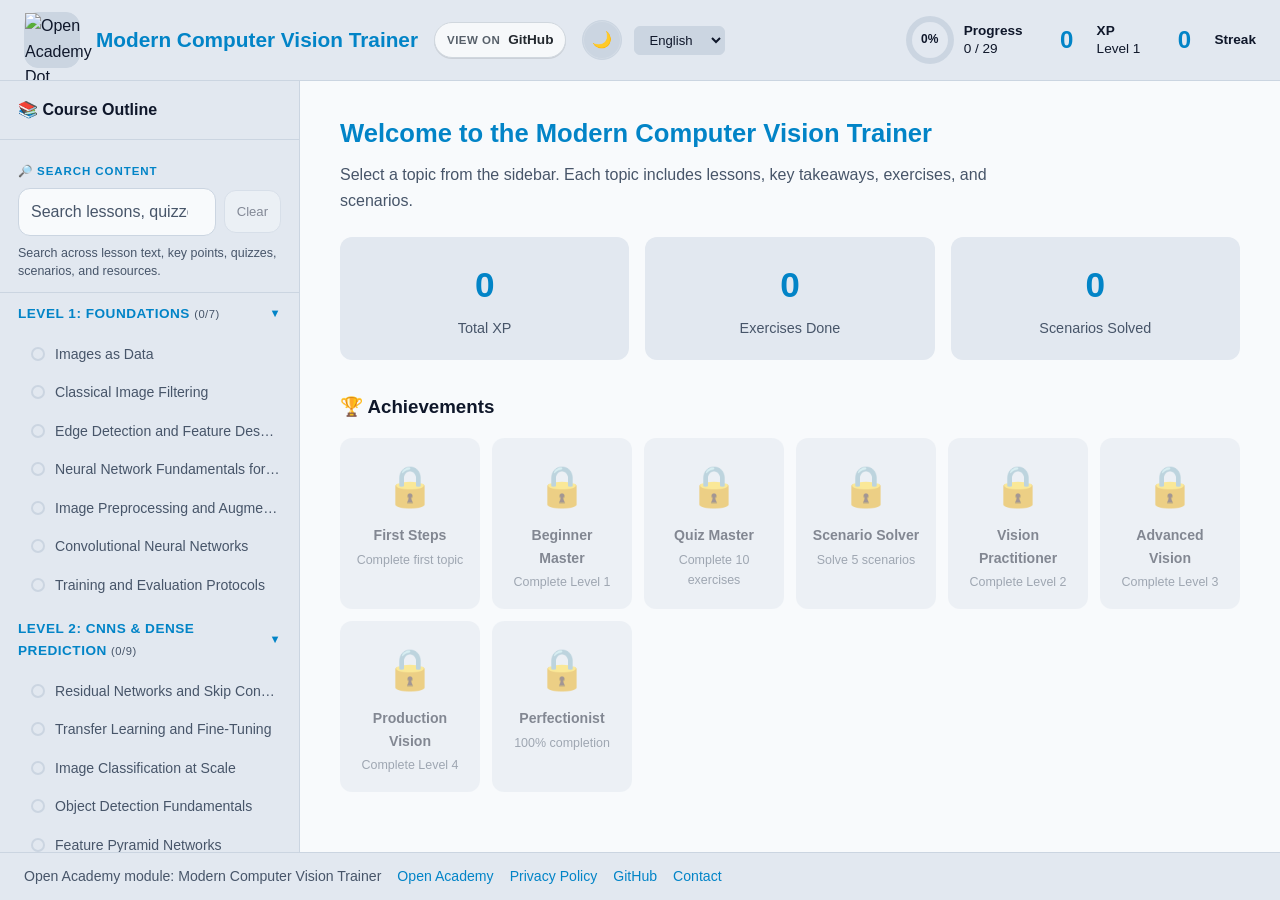
==== modules/computervision/index.html @ 1369b025 "feat: Add Computer Vision module with structured lessons, quizzes, and resources across four learnin" ====
<!DOCTYPE html>
<html lang="en">

<head>
    <meta charset="UTF-8">
    <meta name="viewport" content="width=device-width, initial-scale=1.0">
    <meta name="description"
        content="Modern computer vision course: images and classical filters, CNNs, detection, segmentation, transformers, video and 3D, diffusion and NeRF, VLMs, deployment, and capstone design—with lessons, quizzes, scenarios, English/German.">
    <meta name="keywords"
        content="computer vision, deep learning, CNN, object detection, segmentation, ViT, diffusion, CLIP, OpenCV, PyTorch, training">
    <meta name="author" content="Saman Ardalan">
    <meta name="robots" content="index, follow, max-image-preview:large, max-snippet:-1, max-video-preview:-1">
    <meta name="google-adsense-account" content="ca-pub-4757211359193207">
    <meta name="theme-color" media="(prefers-color-scheme: dark)" content="#0f172a">
    <meta name="theme-color" media="(prefers-color-scheme: light)" content="#f8fafc">
    <link rel="icon" href="../../assets/icons/favicon.ico" sizes="any">
    <link rel="icon" type="image/png" sizes="32x32" href="../../assets/icons/favicon-32.png">
    <link rel="icon" type="image/png" sizes="16x16" href="../../assets/icons/favicon-16.png">
    <link rel="icon" type="image/png" sizes="192x192" href="../../assets/icons/android-chrome-192.png">
    <link rel="icon" type="image/png" sizes="512x512" href="../../assets/icons/android-chrome-512.png">
    <link rel="apple-touch-icon" sizes="180x180" href="../../assets/icons/apple-touch-icon.png">
    <link rel="manifest" href="../../assets/icons/site.webmanifest">
    <meta property="og:type" content="website">
    <meta property="og:title" content="Modern Computer Vision Trainer">
    <meta property="og:description"
        content="Learn classification, detection, segmentation, transformers, generative models, and production vision systems through structured lessons and exercises.">
    <meta property="og:site_name" content="Modern Computer Vision Trainer">
    <meta property="og:locale" content="en_US">
    <meta name="twitter:card" content="summary">
    <meta name="twitter:title" content="Modern Computer Vision Trainer">
    <meta name="twitter:description"
        content="Interactive computer vision course with progress tracking, quizzes, scenarios, English/German.">
    <title>👁️ Modern Computer Vision Trainer</title>
    <script async src="https://pagead2.googlesyndication.com/pagead/js/adsbygoogle.js?client=ca-pub-4757211359193207"
        crossorigin="anonymous"></script>
    <script type="application/ld+json">
        {
            "@context": "https://schema.org",
            "@type": "SoftwareApplication",
            "name": "Modern Computer Vision Trainer",
            "applicationCategory": "EducationalApplication",
            "operatingSystem": "Any",
            "browserRequirements": "Requires JavaScript and a modern web browser",
            "description": "Interactive computer vision curriculum from pixels to deployment: CNNs, detection, segmentation, ViTs, video, 3D, diffusion, VLMs, robustness, and MLOps.",
            "inLanguage": ["en", "de"],
            "isAccessibleForFree": true,
            "author": { "@type": "Person", "name": "Saman Ardalan" },
            "codeRepository": "https://github.com/smnrdln/oads",
            "keywords": "computer vision, deep learning, CNN, ViT, diffusion, CLIP, segmentation"
        }
    </script>
    <script>
        window.MODULE_CONFIG = {
            id: "computervision",
            storageKey: "computervisionProgress"
        };
    </script>
    <script>
        (function () {
            try {
                const savedTheme = localStorage.getItem('appTheme');
                const theme = savedTheme === 'light' || savedTheme === 'dark'
                    ? savedTheme
                    : (window.matchMedia && window.matchMedia('(prefers-color-scheme: light)').matches ? 'light' : 'dark');
                document.documentElement.dataset.theme = theme;
                document.documentElement.style.colorScheme = theme;
            } catch (error) {
                document.documentElement.dataset.theme = 'dark';
                document.documentElement.style.colorScheme = 'dark';
            }
        })();
    </script>
    <link rel="canonical" href="https://openacademy.space/modules/computervision/">
    <link rel="stylesheet" href="../../assets/css/engine.css">
    <link rel="stylesheet" href="../../assets/css/oads-ads.css">
</head>

<body>
    <header class="app-header">
        <div class="header-left">
            <div class="app-logo">
                <img src="../../assets/logo/oads-transparent-256.png"
                    srcset="../../assets/logo/oads-transparent-256.png 1x, ../../assets/logo/oads-transparent-512.png 2x"
                    alt="Open Academy Dot Space logo" width="56" height="56">
            </div>
            <h1 id="appTitle">👁️ Modern Computer Vision Trainer</h1>
            <a class="repo-link" href="https://github.com/smnrdln/oads" target="_blank" rel="noopener noreferrer"
                aria-label="Open the GitHub repository for this project">GitHub</a>
            <div class="header-controls">
                <button id="themeToggle" class="theme-toggle" type="button" onclick="toggleTheme()"></button>
                <div class="lang-switcher-wrap">
                    <select id="langSwitcher" class="lang-switcher" onchange="i18n.setLanguage(this.value)"></select>
                </div>
            </div>
        </div>
        <div class="header-stats">
            <div class="header-stat">
                <div class="progress-circle" id="overallProgress"><span>0%</span></div>
                <div class="header-stat-text">
                    <strong id="headerProgressLabel">Progress</strong><br>
                    <span id="completedTopics">0</span> / <span id="totalTopics">0</span>
                </div>
            </div>
            <div class="header-stat">
                <div class="stat-value-sm" id="xpDisplay">0</div>
                <div class="header-stat-text">
                    <strong id="headerXPLabel">XP</strong><br>
                    <span id="levelDisplay">Level 1</span>
                </div>
            </div>
            <div class="header-stat">
                <div class="stat-value-sm" id="streakCount">0</div>
                <div class="header-stat-text"><strong id="headerStreakLabel">Streak</strong></div>
            </div>
        </div>
    </header>

    <button class="mobile-toggle" id="mobileSidebarToggle" type="button" onclick="toggleSidebar()"
        aria-controls="sidebar" aria-expanded="false" aria-label="Menu" title="Menu">☰</button>

    <div class="app-layout">
        <aside class="sidebar" id="sidebar">
            <div class="sidebar-header">
                <h2 id="sidebarTitle">📚 Course Outline</h2>
                <button class="sidebar-toggle" id="sidebarToggle" type="button" onclick="toggleSidebar()"
                    aria-controls="sidebar" aria-expanded="false">☰</button>
            </div>
            <nav class="sidebar-nav" id="sidebarNav">
                <div class="sidebar-fallback">
                    <p>This trainer covers a four-level path from pixels to production vision systems.</p>
                    <ul>
                        <li>Level 1: Images, classical CV, neural basics, CNNs, training metrics</li>
                        <li>Level 2: ResNets, transfer learning, classification, detection, segmentation</li>
                        <li>Level 3: ViTs, self-supervision, video, 3D, diffusion, NeRF, efficient models</li>
                        <li>Level 4: VLMs, editing, robustness, deployment, capstone design</li>
                    </ul>
                </div>
            </nav>
        </aside>

        <div class="oads-module-stage">
        <main class="main-content" id="mainContent">
            <div class="welcome-view welcome-view-static">
                <h2>Welcome to the Modern Computer Vision Trainer</h2>
                <p>
                    A structured browser course aligned with a modern CV curriculum: classical image processing,
                    convolutional networks, detection and segmentation, transformers and generative models, 3D and video,
                    vision–language models, fairness, and deployment—with quizzes and scenarios.
                </p>

                <div class="stats-grid">
                    <div class="stat-card">
                        <div class="stat-value">4</div>
                        <div class="stat-label">Learning Levels</div>
                    </div>
                    <div class="stat-card">
                        <div class="stat-value">29</div>
                        <div class="stat-label">Topics</div>
                    </div>
                    <div class="stat-card">
                        <div class="stat-value">87</div>
                        <div class="stat-label">Exercises</div>
                    </div>
                    <div class="stat-card">
                        <div class="stat-value">29</div>
                        <div class="stat-label">Scenarios</div>
                    </div>
                </div>

                <div class="static-summary">
                    <h3>What this trainer includes</h3>
                    <ul>
                        <li>digital images, filtering, edges, classical features, and NN fundamentals</li>
                        <li>CNNs, training protocols, ResNets, transfer learning, detection, FPN, modern detectors</li>
                        <li>semantic, instance, and panoptic segmentation</li>
                        <li>ViTs, self-supervised learning, optical flow, video models, depth, VAE/diffusion, NeRF, efficiency</li>
                        <li>CLIP-style VLMs, image editing, robustness, production serving, end-to-end capstone</li>
                        <li>English and German; local progress in the browser</li>
                    </ul>
                </div>
            </div>
        </main>
        <aside class="oads-module-ad-rail" aria-label="Advertisement">
            <div class="oads-ad-shell" data-oads-slot="moduleRail">
                <span class="oads-ad-label">Ad</span>
                <div class="oads-ad-inner"></div>
            </div>
        </aside>
        </div>
    </div>

    <footer class="site-footer">
        <div class="site-footer-links">
            <span>Open Academy module: Modern Computer Vision Trainer</span>
            <a href="https://openacademy.space/">Open Academy</a>
            <a href="https://openacademy.space/privacy.html">Privacy Policy</a>
            <a href="https://github.com/smnrdln/oads" target="_blank" rel="noopener noreferrer">GitHub</a>
            <a href="https://github.com/smnrdln/oads/issues" target="_blank"
                rel="noopener noreferrer">Contact</a>
        </div>
    </footer>

    <noscript>
        <div class="noscript-banner">
            JavaScript is required for the interactive trainer UI. The static overview above remains available, and the
            full open-source project is linked in the footer.
        </div>
    </noscript>

    <script src="../../assets/js/i18n.js"></script>
    <script src="lang/en.js"></script>
    <script src="lang/de.js"></script>
    <script src="lang/manifest.js"></script>
    <script src="level1.js"></script>
    <script src="level2.js"></script>
    <script src="level3.js"></script>
    <script src="level4.js"></script>
    <script src="exercises.js"></script>
    <script src="scenarios.js"></script>
    <script src="levels.js"></script>
    <script src="../../assets/js/engine.js"></script>
    <script src="../../assets/js/oads-ads-config.js"></script>
    <script src="../../assets/js/oads-ads.js"></script>
</body>

</html>
---- assets/css/engine.css ----
:root {
    --color-bg-primary: #0f172a;
    --color-bg-secondary: #1e293b;
    --color-bg-tertiary: #334155;
    --color-border: #475569;
    --color-text-primary: #f1f5f9;
    --color-text-secondary: #cbd5e1;
    --color-accent: #38bdf8;
    --color-accent-hover: #0ea5e9;
    --color-success: #22c55e;
    --color-warning: #eab308;
    --color-danger: #ef4444;
    --color-robotics: #a855f7;
    --color-embedded: #f59e0b;
    --color-essential: #ec4899;
    --color-overlay: rgba(2, 6, 23, 0.76);
    --color-github-bg: #24292f;
    --color-github-hover: #32383f;
    --color-github-text: #f0f6fc;
    --color-github-border: rgba(240, 246, 252, 0.12);
    --color-github-muted: rgba(240, 246, 252, 0.78);
    --sidebar-width: 300px;
    color-scheme: dark;
}

:root[data-theme='light'] {
    --color-bg-primary: #f8fafc;
    --color-bg-secondary: #e2e8f0;
    --color-bg-tertiary: #cbd5e1;
    --color-border: #94a3b8;
    --color-text-primary: #0f172a;
    --color-text-secondary: #475569;
    --color-accent: #0284c7;
    --color-accent-hover: #0369a1;
    --color-overlay: rgba(15, 23, 42, 0.45);
    --color-github-bg: #f6f8fa;
    --color-github-hover: #eef2f6;
    --color-github-text: #24292f;
    --color-github-border: #d0d7de;
    --color-github-muted: #57606a;
    color-scheme: light;
}

:root[data-theme='dark'] {
    color-scheme: dark;
}

* { margin: 0; padding: 0; box-sizing: border-box; }

body {
    font-family: -apple-system, BlinkMacSystemFont, 'Segoe UI', 'Roboto', sans-serif;
    background: var(--color-bg-primary);
    color: var(--color-text-primary);
    line-height: 1.6;
    height: 100vh;
    display: flex;
    flex-direction: column;
    overflow: hidden;
}

/* ══════════════════════════════════════
   HEADER
   ══════════════════════════════════════ */
.app-header {
    display: flex;
    justify-content: space-between;
    align-items: center;
    gap: 16px;
    padding: 12px 24px;
    background: var(--color-bg-secondary);
    border-bottom: 1px solid var(--color-bg-tertiary);
    flex-shrink: 0;
}

.header-left {
    display: flex;
    align-items: center;
    flex-wrap: wrap;
    gap: 16px;
}

.app-logo {
    width: 56px;
    height: 56px;
    display: grid;
    place-items: center;
    border-radius: 14px;
    background: var(--color-bg-tertiary);
    border: 1px solid var(--color-bg-tertiary);
    flex-shrink: 0;
}

.app-logo img {
    width: 100%;
    height: 100%;
    object-fit: contain;
}

.header-controls {
    display: flex;
    align-items: center;
    flex-wrap: wrap;
    gap: 12px;
}

.app-header h1 {
    font-size: 1.3rem;
    color: var(--color-accent);
}

.repo-link {
    display: inline-flex;
    align-items: center;
    padding: 6px 12px;
    gap: 8px;
    border: 1px solid var(--color-github-border);
    border-radius: 999px;
    background: var(--color-github-bg);
    color: var(--color-github-text);
    font-size: 0.85rem;
    font-weight: 600;
    text-decoration: none;
    box-shadow: 0 1px 0 rgba(1, 4, 9, 0.1);
    transition: background 0.2s, border-color 0.2s, color 0.2s, transform 0.2s, box-shadow 0.2s;
}

.repo-link::before {
    content: 'View on';
    font-size: 0.72rem;
    font-weight: 700;
    letter-spacing: 0.04em;
    text-transform: uppercase;
    color: var(--color-github-muted);
}

.repo-link:hover,
.repo-link:focus {
    background: var(--color-github-hover);
    border-color: var(--color-github-border);
    color: var(--color-github-text);
    box-shadow: 0 3px 10px rgba(1, 4, 9, 0.22);
    transform: translateY(-1px);
}

.theme-toggle {
    display: inline-flex;
    align-items: center;
    justify-content: center;
    width: 40px;
    height: 40px;
    padding: 0;
    background: var(--color-bg-tertiary);
    color: var(--color-text-primary);
    border: 1px solid var(--color-bg-tertiary);
    border-radius: 999px;
    font-size: 1rem;
    line-height: 1;
    cursor: pointer;
    transition: border-color 0.2s, background 0.2s, color 0.2s, transform 0.2s;
}

.theme-toggle:hover,
.theme-toggle:focus {
    border-color: var(--color-accent);
    color: var(--color-accent);
    transform: translateY(-1px);
}

.theme-toggle[data-theme='light'] {
    box-shadow: inset 0 0 0 1px rgba(255, 255, 255, 0.16);
}

.theme-toggle[data-theme='dark'] {
    box-shadow: inset 0 0 0 1px rgba(15, 23, 42, 0.12);
}

/* ── Language Switcher ── */
.lang-switcher-wrap {
    display: flex;
    align-items: center;
}

.lang-switcher {
    background: var(--color-bg-tertiary);
    color: var(--color-text-primary);
    border: 1px solid var(--color-bg-tertiary);
    border-radius: 6px;
    padding: 5px 10px;
    font-size: 0.82rem;
    font-weight: 500;
    cursor: pointer;
    transition: border-color 0.2s;
    outline: none;
}

.lang-switcher:hover,
.lang-switcher:focus {
    border-color: var(--color-accent);
}

.lang-switcher option {
    background: var(--color-bg-secondary);
    color: var(--color-text-primary);
}

.header-stats {
    display: flex;
    gap: 24px;
    align-items: center;
}

.header-stat {
    display: flex;
    align-items: center;
    gap: 10px;
}

.header-stat-text {
    font-size: 0.85rem;
    line-height: 1.3;
}

.progress-circle {
    width: 48px;
    height: 48px;
    border-radius: 50%;
    background: conic-gradient(var(--color-accent) 0deg, var(--color-bg-tertiary) 0deg);
    display: flex;
    align-items: center;
    justify-content: center;
    font-weight: bold;
    position: relative;
    flex-shrink: 0;
}

.progress-circle::before {
    content: '';
    position: absolute;
    width: 36px;
    height: 36px;
    border-radius: 50%;
    background: var(--color-bg-secondary);
}

.progress-circle span {
    position: relative;
    z-index: 1;
    font-size: 0.75rem;
}

.stat-value-sm {
    font-size: 1.5rem;
    font-weight: bold;
    color: var(--color-accent);
    min-width: 40px;
    text-align: center;
}

/* ══════════════════════════════════════
   APP LAYOUT — SIDEBAR + MAIN
   ══════════════════════════════════════ */
.app-layout {
    display: flex;
    flex: 1;
    overflow: hidden;
}

.site-footer {
    flex-shrink: 0;
    padding: 12px 24px;
    background: var(--color-bg-secondary);
    border-top: 1px solid var(--color-bg-tertiary);
}

.site-footer-links {
    display: flex;
    align-items: center;
    gap: 16px;
    flex-wrap: wrap;
    color: var(--color-text-secondary);
    font-size: 0.88rem;
}

.site-footer-links a {
    color: var(--color-accent);
    text-decoration: none;
}

.site-footer-links a:hover,
.site-footer-links a:focus {
    text-decoration: underline;
}

.noscript-banner {
    position: fixed;
    right: 20px;
    bottom: 20px;
    max-width: 360px;
    padding: 14px 16px;
    border-radius: 12px;
    background: var(--color-warning);
    color: #111827;
    box-shadow: 0 10px 26px rgba(0, 0, 0, 0.25);
    font-size: 0.9rem;
    font-weight: 600;
    z-index: 1000;
}

/* ── Sidebar ── */
.sidebar {
    width: var(--sidebar-width);
    background: var(--color-bg-secondary);
    border-right: 1px solid var(--color-bg-tertiary);
    display: flex;
    flex-direction: column;
    flex-shrink: 0;
    overflow: hidden;
}

.sidebar-header {
    display: flex;
    justify-content: space-between;
    align-items: center;
    padding: 16px 18px;
    border-bottom: 1px solid var(--color-bg-tertiary);
}

.sidebar-header h2 {
    font-size: 1rem;
    color: var(--color-text-primary);
}

.sidebar-toggle {
    display: none;
    background: none;
    border: none;
    color: var(--color-text-primary);
    font-size: 1.4rem;
    cursor: pointer;
}

.mobile-toggle {
    display: none;
}

.sidebar-nav {
    overflow-y: auto;
    flex: 1;
    padding: 8px 0;
}

.sidebar-search {
    position: sticky;
    top: 0;
    z-index: 2;
    padding: 14px 18px 12px;
    background: var(--color-bg-secondary);
    border-bottom: 1px solid var(--color-bg-tertiary);
}

.sidebar-search-label {
    display: block;
    margin-bottom: 8px;
    font-size: 0.72rem;
    font-weight: 700;
    letter-spacing: 0.08em;
    text-transform: uppercase;
    color: var(--color-accent);
}

.sidebar-search-row {
    display: flex;
    align-items: center;
    gap: 8px;
}

.sidebar-search-input {
    flex: 1;
    min-width: 0;
    padding: 10px 12px;
    border: 1px solid var(--color-bg-tertiary);
    border-radius: 12px;
    background: var(--color-bg-primary);
    color: var(--color-text-primary);
    font: inherit;
    transition: border-color 0.15s, box-shadow 0.15s;
}

.sidebar-search-input::placeholder {
    color: var(--color-text-secondary);
}

.sidebar-search-input:focus {
    outline: none;
    border-color: var(--color-accent);
    box-shadow: 0 0 0 3px rgba(56, 189, 248, 0.12);
}

.sidebar-search-clear {
    flex-shrink: 0;
    padding: 10px 12px;
    border: 1px solid var(--color-bg-tertiary);
    border-radius: 12px;
    background: var(--color-bg-primary);
    color: var(--color-text-primary);
    font: inherit;
    font-size: 0.82rem;
    cursor: pointer;
    transition: border-color 0.15s, background 0.15s, color 0.15s, opacity 0.15s;
}

.sidebar-search-clear:hover:not(:disabled),
.sidebar-search-clear:focus:not(:disabled) {
    border-color: var(--color-accent);
    color: var(--color-accent);
}

.sidebar-search-clear:disabled {
    opacity: 0.45;
    cursor: default;
}

.sidebar-search-summary {
    margin-top: 8px;
    color: var(--color-text-secondary);
    font-size: 0.78rem;
    line-height: 1.45;
}

.sidebar-search-summary.has-results {
    color: var(--color-accent);
}

.sidebar-search-summary.no-results {
    color: var(--color-warning);
}

.sidebar-search-empty {
    padding: 18px 18px 22px;
    color: var(--color-text-secondary);
    font-size: 0.9rem;
    line-height: 1.65;
}

.sidebar-search-empty strong {
    display: block;
    margin-bottom: 6px;
    color: var(--color-text-primary);
}

.sidebar-fallback {
    padding: 16px 18px 22px;
    color: var(--color-text-secondary);
    font-size: 0.9rem;
    line-height: 1.65;
}

.sidebar-fallback ul {
    margin: 12px 0 0 18px;
}

.sidebar-fallback li {
    margin-bottom: 8px;
}

/* Level groups */
.level-group {
    margin-bottom: 4px;
}

.level-group-header {
    display: flex;
    justify-content: space-between;
    align-items: center;
    padding: 10px 18px;
    font-weight: 700;
    font-size: 0.85rem;
    text-transform: uppercase;
    letter-spacing: 0.5px;
    color: var(--color-accent);
    cursor: pointer;
    user-select: none;
    transition: background 0.2s;
}

.level-group-header:hover {
    background: var(--color-bg-tertiary);
}

.level-group-header .chevron {
    transition: transform 0.2s;
    font-size: 0.7rem;
}

.level-group-header.collapsed .chevron {
    transform: rotate(-90deg);
}

.level-group-topics {
    overflow: hidden;
    transition: max-height 0.3s ease;
}

.level-group-topics.collapsed {
    max-height: 0 !important;
}

.level-group-progress {
    font-size: 0.7rem;
    color: var(--color-text-secondary);
    font-weight: 400;
    white-space: nowrap;
}

/* Topic items in sidebar */
.topic-nav-item {
    display: flex;
    align-items: center;
    gap: 10px;
    padding: 8px 18px 8px 28px;
    font-size: 0.88rem;
    color: var(--color-text-secondary);
    cursor: pointer;
    transition: all 0.15s;
    border-left: 3px solid transparent;
}

.topic-nav-item:hover {
    background: var(--color-bg-tertiary);
    color: var(--color-text-primary);
}

.topic-nav-item.active {
    background: rgba(56, 189, 248, 0.1);
    border-left-color: var(--color-accent);
    color: var(--color-accent);
    font-weight: 600;
}

.topic-nav-item .status-dot {
    width: 14px;
    height: 14px;
    border-radius: 50%;
    border: 2px solid var(--color-bg-tertiary);
    flex-shrink: 0;
}

.topic-nav-item.completed .status-dot {
    background: var(--color-success);
    border-color: var(--color-success);
}

.topic-nav-item .topic-name {
    flex: 1;
    overflow: hidden;
    text-overflow: ellipsis;
    white-space: nowrap;
}

.topic-match-count {
    flex-shrink: 0;
    padding: 2px 7px;
    border-radius: 999px;
    border: 1px solid rgba(56, 189, 248, 0.18);
    background: rgba(56, 189, 248, 0.12);
    color: var(--color-accent);
    font-size: 0.72rem;
    font-weight: 700;
    line-height: 1;
}

mark.search-highlight {
    padding: 0 0.14em;
    border-radius: 0.25em;
    background: rgba(245, 158, 11, 0.28);
    color: inherit;
    box-decoration-break: clone;
    -webkit-box-decoration-break: clone;
}

/* ── Main Content ── */
.main-content {
    flex: 1;
    overflow-y: auto;
    padding: 32px 40px;
}

/* ══════════════════════════════════════
   WELCOME VIEW
   ══════════════════════════════════════ */
.welcome-view h2 {
    font-size: 1.6rem;
    color: var(--color-accent);
    margin-bottom: 8px;
}

.welcome-view p {
    color: var(--color-text-secondary);
    margin-bottom: 24px;
    max-width: 700px;
}

.welcome-view-static {
    max-width: 900px;
}

.static-summary {
    background: var(--color-bg-secondary);
    padding: 20px 24px;
    border-radius: 12px;
    border-left: 4px solid var(--color-accent);
}

.static-summary h3 {
    color: var(--color-accent);
    margin-bottom: 10px;
    font-size: 1.05rem;
}

.static-summary ul {
    margin-left: 18px;
    color: var(--color-text-secondary);
}

.static-summary li {
    margin-bottom: 6px;
}

.stats-grid {
    display: grid;
    grid-template-columns: repeat(auto-fit, minmax(160px, 1fr));
    gap: 16px;
    margin-bottom: 32px;
}

.stat-card {
    background: var(--color-bg-secondary);
    padding: 20px;
    border-radius: 12px;
    text-align: center;
}

.stat-value {
    font-size: 2.2rem;
    font-weight: bold;
    color: var(--color-accent);
}

.stat-label {
    color: var(--color-text-secondary);
    margin-top: 4px;
    font-size: 0.9rem;
}

.achievements-section h3 {
    margin-bottom: 16px;
    color: var(--color-text-primary);
}

.achievements-grid {
    display: grid;
    grid-template-columns: repeat(auto-fill, minmax(140px, 1fr));
    gap: 12px;
}

.achievement {
    background: var(--color-bg-secondary);
    padding: 16px;
    border-radius: 12px;
    text-align: center;
    transition: all 0.3s;
}

.achievement.unlocked {
    border: 2px solid var(--color-success);
}

.achievement.locked {
    opacity: 0.5;
}

.achievement-icon { font-size: 2.5rem; margin-bottom: 6px; }
.achievement-title { font-weight: 600; font-size: 0.88rem; margin-bottom: 4px; }
.achievement-desc { font-size: 0.78rem; color: var(--color-text-secondary); }

/* ══════════════════════════════════════
   TOPIC VIEW
   ══════════════════════════════════════ */
.topic-view {
    max-width: 900px;
}

.topic-header {
    margin-bottom: 24px;
}

.topic-header .badge {
    margin-bottom: 8px;
}

.topic-header h2 {
    font-size: 1.5rem;
    color: var(--color-accent);
    margin-bottom: 4px;
}

.topic-header .topic-level-label {
    font-size: 0.85rem;
    color: var(--color-text-secondary);
}

.topic-lesson {
    color: var(--color-text-secondary);
    line-height: 1.8;
    margin-bottom: 28px;
}

.topic-lesson h3 {
    color: var(--color-accent);
    margin: 20px 0 10px;
}

.topic-lesson ul, .topic-lesson ol {
    margin-left: 20px;
    margin-bottom: 10px;
}

.topic-lesson li {
    margin-bottom: 4px;
}

.topic-lesson table {
    width: 100%;
    border-collapse: collapse;
    margin: 12px 0;
}

.topic-lesson th, .topic-lesson td {
    border: 1px solid var(--color-bg-tertiary);
    padding: 8px 12px;
    text-align: left;
}

.topic-lesson th {
    background: var(--color-bg-tertiary);
}

.key-points {
    background: var(--color-bg-secondary);
    padding: 20px 24px;
    border-radius: 12px;
    margin-bottom: 32px;
    border-left: 4px solid var(--color-accent);
}

.key-points h3 {
    color: var(--color-accent);
    margin-bottom: 10px;
    font-size: 1.05rem;
}

.key-points ul {
    margin-left: 18px;
}

.key-points li {
    margin-bottom: 4px;
}

/* ══════════════════════════════════════
   VISUAL REFERENCE LINKS
   ══════════════════════════════════════ */
.visual-ref-links {
    display: flex;
    flex-wrap: wrap;
    gap: 10px;
    margin: 16px 0 24px;
}

.visual-ref-btn {
    display: inline-flex;
    align-items: center;
    gap: 6px;
    padding: 10px 18px;
    background: linear-gradient(135deg, var(--color-bg-tertiary), var(--color-bg-secondary));
    border: 1px solid var(--color-accent);
    border-radius: 10px;
    color: var(--color-accent);
    font-size: 0.88rem;
    font-weight: 600;
    text-decoration: none;
    cursor: pointer;
    transition: all 0.25s ease;
    box-shadow: 0 2px 8px rgba(0, 0, 0, 0.15);
}

.visual-ref-btn:hover {
    background: var(--color-accent);
    color: var(--color-bg-primary);
    transform: translateY(-2px);
    box-shadow: 0 4px 16px rgba(99, 102, 241, 0.35);
}

/* ── Visual Reference Modal ── */
.visual-ref-overlay {
    position: fixed;
    top: 0;
    left: 0;
    width: 100vw;
    height: 100vh;
    background: var(--color-overlay);
    backdrop-filter: blur(4px);
    display: flex;
    align-items: center;
    justify-content: center;
    z-index: 10000;
    opacity: 0;
    transition: opacity 0.2s ease;
}

.visual-ref-overlay.active {
    opacity: 1;
}

.visual-ref-modal {
    width: 90vw;
    height: 85vh;
    max-width: 1200px;
    background: var(--color-bg-primary);
    border: 1px solid var(--color-border);
    border-radius: 16px;
    overflow: hidden;
    display: flex;
    flex-direction: column;
    box-shadow: 0 20px 60px rgba(0, 0, 0, 0.5);
}

.visual-ref-modal-header {
    display: flex;
    justify-content: space-between;
    align-items: center;
    padding: 12px 20px;
    background: var(--color-bg-secondary);
    border-bottom: 1px solid var(--color-border);
    font-weight: 600;
    font-size: 0.95rem;
}

.visual-ref-close {
    background: none;
    border: none;
    color: var(--color-text-secondary);
    font-size: 1.2rem;
    cursor: pointer;
    padding: 4px 8px;
    border-radius: 6px;
    transition: all 0.15s;
}

.visual-ref-close:hover {
    background: var(--color-bg-tertiary);
    color: var(--color-text-primary);
}

.visual-ref-iframe {
    flex: 1;
    width: 100%;
    border: none;
    background: #fff;
}

.visual-ref-modal-footer {
    padding: 8px 20px;
    background: var(--color-bg-secondary);
    border-top: 1px solid var(--color-border);
    text-align: right;
}

.visual-ref-open-tab {
    color: var(--color-accent);
    text-decoration: none;
    font-size: 0.85rem;
    font-weight: 500;
}

.visual-ref-open-tab:hover {
    text-decoration: underline;
}

/* ══════════════════════════════════════
   RELATED TOPICS & RESOURCES
   ══════════════════════════════════════ */
.related-topics {
    margin-bottom: 24px;
}

.related-topics h3, .external-resources h3 {
    font-size: 1rem;
    margin-bottom: 10px;
    color: var(--color-text-secondary);
}

.related-chips {
    display: flex;
    flex-wrap: wrap;
    gap: 8px;
}

.related-chip {
    display: inline-block;
    padding: 6px 14px;
    background: var(--color-bg-tertiary);
    border: 1px solid var(--color-accent);
    border-radius: 20px;
    color: var(--color-accent);
    font-size: 0.85rem;
    font-weight: 600;
    cursor: pointer;
    transition: all 0.2s;
}

.related-chip:hover {
    background: var(--color-accent);
    color: var(--color-bg-primary);
    transform: translateY(-1px);
}

.external-resources {
    margin-bottom: 24px;
}

.external-resources ul {
    margin-left: 18px;
}

.external-resources a {
    color: var(--color-accent);
    text-decoration: none;
    font-weight: 500;
    transition: opacity 0.2s;
}

.external-resources a:hover {
    opacity: 0.8;
    text-decoration: underline;
}

/* ══════════════════════════════════════
   EXERCISES SECTION (inline in topic)
   ══════════════════════════════════════ */
.exercises-header {
    display: flex;
    justify-content: space-between;
    align-items: center;
    margin-bottom: 16px;
}

.exercises-header h3 {
    margin-bottom: 0;
}

.btn-small {
    padding: 6px 14px;
    font-size: 0.82rem;
}

.exercises-section {
    margin-bottom: 32px;
}

.exercises-section h3, .scenarios-section h3 {
    font-size: 1.15rem;
    margin-bottom: 16px;
    padding-bottom: 8px;
    border-bottom: 2px solid var(--color-bg-tertiary);
}

.quiz-card {
    background: var(--color-bg-secondary);
    padding: 24px;
    border-radius: 12px;
    margin-bottom: 16px;
}

.quiz-card .question-text {
    font-size: 1.05rem;
    font-weight: 600;
    margin-bottom: 14px;
    color: var(--color-text-primary);
}

.quiz-card .options {
    display: flex;
    flex-direction: column;
    gap: 8px;
}

.option {
    padding: 12px 16px;
    background: var(--color-bg-tertiary);
    border: 2px solid transparent;
    border-radius: 8px;
    cursor: pointer;
    transition: all 0.2s;
    font-size: 0.95rem;
}

.option:hover { border-color: var(--color-accent); }

.option.selected {
    border-color: var(--color-accent);
    background: var(--color-accent);
    color: var(--color-bg-primary);
}

.option.correct {
    border-color: var(--color-success);
    background: var(--color-success);
    color: white;
}

.option.incorrect {
    border-color: var(--color-danger);
    background: var(--color-danger);
    color: white;
}

.quiz-actions {
    display: flex;
    gap: 12px;
    margin-top: 14px;
}

/* Calculation exercise type */
.question-badge {
    display: inline-block;
    background: var(--color-accent);
    color: var(--color-bg-primary);
    padding: 3px 10px;
    border-radius: 12px;
    font-size: 0.78rem;
    font-weight: 700;
    margin-bottom: 10px;
    letter-spacing: 0.5px;
}

.calc-input-group {
    display: flex;
    align-items: center;
    gap: 8px;
    margin-top: 8px;
}

.calc-input {
    width: 200px;
    padding: 10px 14px;
    background: var(--color-bg-tertiary);
    border: 2px solid var(--color-bg-tertiary);
    border-radius: 8px;
    color: var(--color-text-primary);
    font-size: 1rem;
    font-family: 'Inter', sans-serif;
    transition: border-color 0.2s;
}

.calc-input:focus {
    outline: none;
    border-color: var(--color-accent);
}

.calc-unit {
    color: var(--color-text-secondary);
    font-size: 0.9rem;
    font-weight: 600;
}

/* True/False option styling */
.tf-options {
    flex-direction: row !important;
    gap: 12px !important;
}

.tf-option {
    flex: 1;
    text-align: center;
    font-weight: 600;
    font-size: 1rem !important;
    padding: 16px !important;
}

.result-message {
    padding: 14px 18px;
    border-radius: 8px;
    margin-top: 14px;
    font-size: 0.92rem;
    line-height: 1.5;
}

.result-success {
    background: rgba(34, 197, 94, 0.15);
    border: 1px solid var(--color-success);
    color: var(--color-success);
}

.result-error {
    background: rgba(239, 68, 68, 0.15);
    border: 1px solid var(--color-danger);
    color: var(--color-danger);
}

/* ══════════════════════════════════════
   SCENARIO SECTION (inline in topic)
   ══════════════════════════════════════ */
.scenario-card {
    background: var(--color-bg-secondary);
    padding: 24px;
    border-radius: 12px;
    margin-bottom: 16px;
}

.scenario-card h4 {
    font-size: 1.05rem;
    color: var(--color-text-primary);
    margin-bottom: 8px;
}

.scenario-card .scenario-desc {
    color: var(--color-text-secondary);
    margin-bottom: 14px;
    font-size: 0.95rem;
}

.scenario-choices {
    display: flex;
    flex-direction: column;
    gap: 8px;
}

.choice-card {
    padding: 12px 16px;
    background: var(--color-bg-tertiary);
    border: 2px solid transparent;
    border-radius: 8px;
    cursor: pointer;
    transition: all 0.2s;
    font-size: 0.95rem;
}

.choice-card:hover { border-color: var(--color-accent); }

/* ══════════════════════════════════════
   COMPLETE BUTTON
   ══════════════════════════════════════ */
.topic-actions {
    display: flex;
    gap: 12px;
    margin-top: 32px;
    padding-top: 24px;
    border-top: 2px solid var(--color-bg-tertiary);
}

.btn {
    padding: 12px 24px;
    border: none;
    border-radius: 8px;
    font-size: 1rem;
    cursor: pointer;
    transition: all 0.3s;
    font-weight: 600;
}

.btn-primary {
    background: var(--color-accent);
    color: var(--color-bg-primary);
}

.btn-primary:hover { background: var(--color-accent-hover); }

.btn-secondary {
    background: var(--color-bg-tertiary);
    color: var(--color-text-primary);
}

.btn-secondary:hover { background: var(--color-bg-secondary); }

.btn-success {
    background: var(--color-success);
    color: white;
    cursor: default;
}

.badge {
    display: inline-block;
    padding: 3px 10px;
    border-radius: 10px;
    font-size: 0.75rem;
    font-weight: 600;
}

.badge-robotics { background: var(--color-robotics); color: white; }
.badge-embedded { background: var(--color-embedded); color: white; }
.badge-essential { background: var(--color-essential); color: white; }

/* ══════════════════════════════════════
   RESPONSIVE
   ══════════════════════════════════════ */
@media (max-width: 900px) {
    .app-header {
        flex-wrap: wrap;
        align-items: flex-start;
    }

    .header-left {
        gap: 10px;
        width: 100%;
    }

    .app-logo {
        width: 48px;
        height: 48px;
        border-radius: 12px;
    }

    .header-controls {
        gap: 10px;
    }

    .sidebar {
        position: fixed;
        left: 0;
        top: 0;
        bottom: 0;
        z-index: 100;
        transform: translateX(-100%);
        transition: transform 0.3s;
        box-shadow: 4px 0 20px rgba(0,0,0,0.3);
    }

    .sidebar.open {
        transform: translateX(0);
    }

    .sidebar-toggle {
        display: block;
    }

    .app-header h1 {
        font-size: 1rem;
    }

    .repo-link {
        padding: 5px 10px;
        font-size: 0.76rem;
    }

    .theme-toggle {
        width: 36px;
        height: 36px;
        font-size: 0.95rem;
    }

    .header-stats {
        gap: 12px;
        width: 100%;
        justify-content: flex-start;
    }

    .main-content {
        padding: 20px;
    }

    .site-footer {
        padding: 12px 20px;
    }

    .mobile-toggle {
        display: block;
        position: fixed;
        bottom: 24px;
        left: 24px;
        z-index: 99;
        width: 48px;
        height: 48px;
        border-radius: 50%;
        background: var(--color-accent);
        color: var(--color-bg-primary);
        border: none;
        font-size: 1.5rem;
        cursor: pointer;
        box-shadow: 0 4px 12px rgba(0,0,0,0.3);
    }
}

/* Scrollbar styling */
.sidebar-nav::-webkit-scrollbar,
.main-content::-webkit-scrollbar {
    width: 6px;
}

.sidebar-nav::-webkit-scrollbar-track,
.main-content::-webkit-scrollbar-track {
    background: transparent;
}

.sidebar-nav::-webkit-scrollbar-thumb,
.main-content::-webkit-scrollbar-thumb {
    background: var(--color-bg-tertiary);
    border-radius: 3px;
}

/* Animations */
@keyframes slideIn {
    from { transform: translateX(100px); opacity: 0; }
    to { transform: translateX(0); opacity: 1; }
}

@keyframes slideOut {
    from { transform: translateX(0); opacity: 1; }
    to { transform: translateX(100px); opacity: 0; }
}
---- assets/css/oads-ads.css ----
/* Open Academy — fixed peripheral ad regions (shared home + modules) */

:root {
    --oads-ad-rail-max: 300px;
    --oads-ad-rail-min: 240px;
    --oads-ad-gap: 22px;
    --oads-ad-border: rgba(148, 163, 184, 0.2);
    --oads-ad-bg: rgba(255, 255, 255, 0.03);
    --oads-ad-muted: rgba(148, 163, 184, 0.85);
}

:root[data-theme='light'] {
    --oads-ad-border: rgba(15, 23, 42, 0.12);
    --oads-ad-bg: rgba(15, 23, 42, 0.04);
    --oads-ad-muted: rgba(71, 85, 105, 0.9);
}

/* ── Home (marketing) page ── */
.oads-layout {
    display: grid;
    grid-template-columns: minmax(0, 1fr) minmax(var(--oads-ad-rail-min), var(--oads-ad-rail-max));
    gap: var(--oads-ad-gap);
    align-items: start;
}

.oads-layout.oads-no-side-ads {
    grid-template-columns: minmax(0, 1fr);
}

.oads-layout__main {
    min-width: 0;
}

.oads-layout__rail {
    position: sticky;
    top: 20px;
    min-width: 0;
}

.oads-ad-rail--empty {
    display: none !important;
}

.oads-ad-shell {
    display: flex;
    flex-direction: column;
    gap: 8px;
    padding: 14px;
    border-radius: 18px;
    border: 1px solid var(--oads-ad-border);
    background: var(--oads-ad-bg);
    min-height: 250px;
    box-sizing: border-box;
}

.oads-ad-label {
    font-size: 0.65rem;
    font-weight: 700;
    letter-spacing: 0.12em;
    text-transform: uppercase;
    color: var(--oads-ad-muted);
}

.oads-ad-inner {
    flex: 1;
    min-height: 200px;
    display: flex;
    align-items: flex-start;
    justify-content: center;
    overflow: hidden;
}

.oads-ad-inner .adsbygoogle {
    width: 100% !important;
}

/* ── Module trainer (engine layout) ── */
.oads-module-stage {
    display: flex;
    flex: 1;
    min-height: 0;
    min-width: 0;
    overflow: hidden;
}

.oads-module-stage .main-content {
    min-width: 0;
}

.oads-module-stage.oads-no-side-ads .main-content {
    flex: 1;
}

.oads-module-ad-rail {
    width: var(--oads-ad-rail-max);
    flex-shrink: 0;
    display: flex;
    flex-direction: column;
    padding: 16px 16px 16px 0;
    border-left: 1px solid var(--color-border);
    background: var(--color-bg-primary);
    overflow-y: auto;
    box-sizing: border-box;
}

.oads-module-ad-rail .oads-ad-shell {
    position: sticky;
    top: 12px;
    min-height: 280px;
    background: var(--color-bg-secondary);
    border-color: var(--color-border);
}

.oads-module-stage.oads-no-side-ads .oads-module-ad-rail {
    display: none;
}

@media (max-width: 1100px) {
    .oads-layout {
        grid-template-columns: minmax(0, 1fr);
    }

    .oads-layout__rail {
        position: static;
        order: 1;
        max-width: min(100%, 360px);
        margin: 0 auto;
    }

    .oads-layout__main {
        order: 0;
    }

    .oads-module-stage {
        flex-direction: column;
    }

    .oads-module-ad-rail {
        width: 100%;
        max-height: none;
        border-left: none;
        border-top: 1px solid var(--color-border);
        padding: 16px;
        overflow-y: visible;
    }

    .oads-module-ad-rail .oads-ad-shell {
        position: static;
        max-width: min(100%, 360px);
        margin: 0 auto;
    }
}
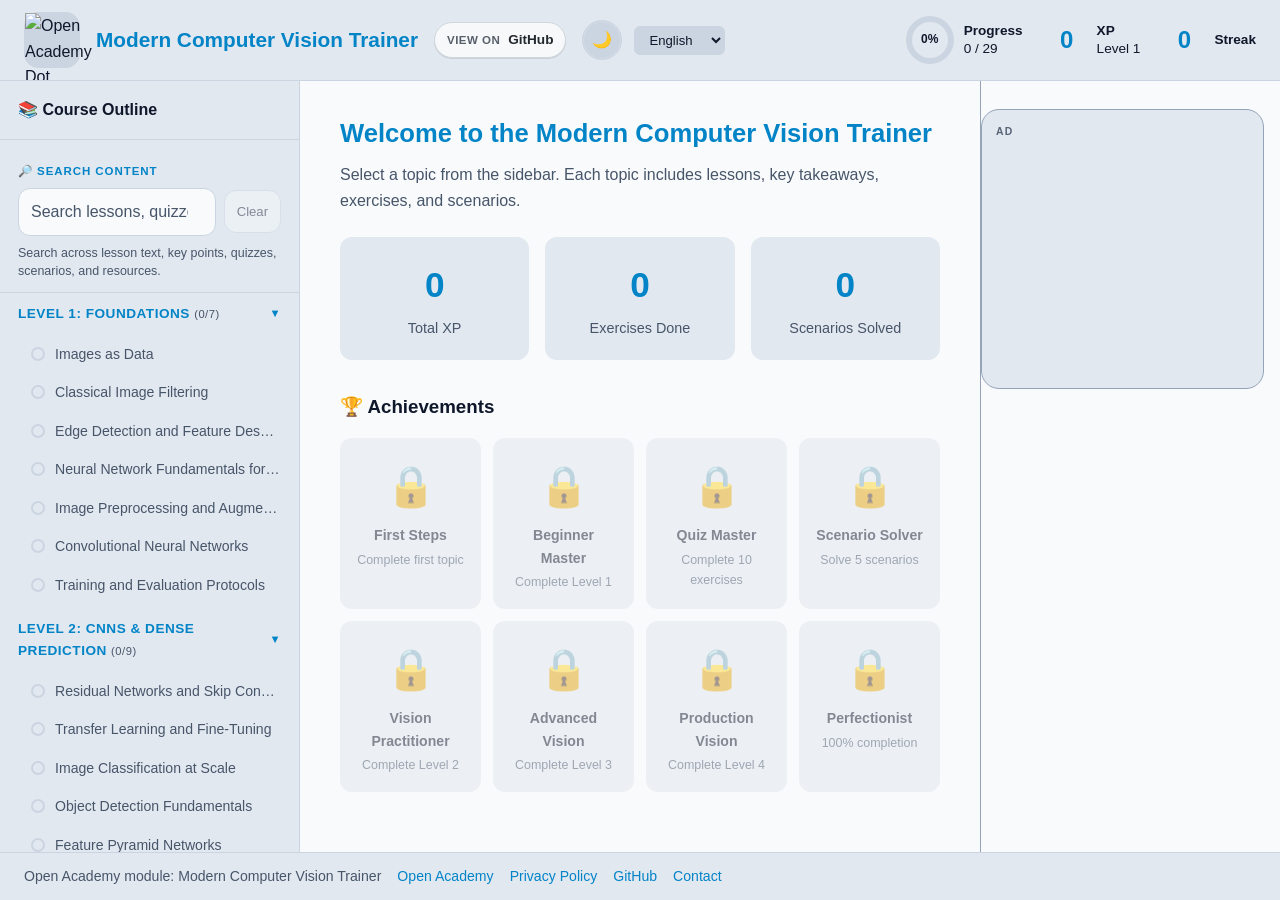
==== commit f32add09: "feat: add robots.txt and sitemap.xml, and remove temporary markdown source files" ====
--- a/modules/computervision/index.html
+++ b/modules/computervision/index.html
@@ -21,33 +21,66 @@
     <link rel="apple-touch-icon" sizes="180x180" href="../../assets/icons/apple-touch-icon.png">
     <link rel="manifest" href="../../assets/icons/site.webmanifest">
     <meta property="og:type" content="website">
-    <meta property="og:title" content="Modern Computer Vision Trainer">
+    <meta property="og:url" content="https://openacademy.space/modules/computervision/">
+    <meta property="og:title" content="Modern Computer Vision Trainer — Open Academy Dot Space">
     <meta property="og:description"
         content="Learn classification, detection, segmentation, transformers, generative models, and production vision systems through structured lessons and exercises.">
-    <meta property="og:site_name" content="Modern Computer Vision Trainer">
+    <meta property="og:site_name" content="Open Academy Dot Space">
     <meta property="og:locale" content="en_US">
+    <meta property="og:image" content="https://openacademy.space/assets/logo/oads-transparent-512.png">
+    <meta property="og:image:width" content="512">
+    <meta property="og:image:height" content="512">
+    <meta property="og:image:alt" content="Open Academy Dot Space logo">
     <meta name="twitter:card" content="summary">
-    <meta name="twitter:title" content="Modern Computer Vision Trainer">
+    <meta name="twitter:title" content="Modern Computer Vision Trainer — Open Academy Dot Space">
     <meta name="twitter:description"
         content="Interactive computer vision course with progress tracking, quizzes, scenarios, English/German.">
-    <title>👁️ Modern Computer Vision Trainer</title>
+    <meta name="twitter:image" content="https://openacademy.space/assets/logo/oads-transparent-512.png">
+    <title>Modern Computer Vision Trainer — Open Academy Dot Space</title>
     <script async src="https://pagead2.googlesyndication.com/pagead/js/adsbygoogle.js?client=ca-pub-4757211359193207"
         crossorigin="anonymous"></script>
     <script type="application/ld+json">
-        {
-            "@context": "https://schema.org",
-            "@type": "SoftwareApplication",
-            "name": "Modern Computer Vision Trainer",
-            "applicationCategory": "EducationalApplication",
-            "operatingSystem": "Any",
-            "browserRequirements": "Requires JavaScript and a modern web browser",
-            "description": "Interactive computer vision curriculum from pixels to deployment: CNNs, detection, segmentation, ViTs, video, 3D, diffusion, VLMs, robustness, and MLOps.",
-            "inLanguage": ["en", "de"],
-            "isAccessibleForFree": true,
-            "author": { "@type": "Person", "name": "Saman Ardalan" },
-            "codeRepository": "https://github.com/smnrdln/oads",
-            "keywords": "computer vision, deep learning, CNN, ViT, diffusion, CLIP, segmentation"
-        }
+        [
+            {
+                "@context": "https://schema.org",
+                "@type": "Course",
+                "name": "Modern Computer Vision Trainer",
+                "description": "Interactive computer vision curriculum from pixels to deployment: CNNs, detection, segmentation, ViTs, video, 3D, diffusion, VLMs, robustness, and MLOps.",
+                "url": "https://openacademy.space/modules/computervision/",
+                "provider": {
+                    "@type": "Organization",
+                    "name": "Open Academy Dot Space",
+                    "url": "https://openacademy.space/"
+                },
+                "inLanguage": ["en", "de"],
+                "isAccessibleForFree": true,
+                "educationalLevel": "Beginner to Advanced",
+                "teaches": "Classical image processing, CNNs, object detection, semantic segmentation, vision transformers, generative models, diffusion, vision-language models, and MLOps",
+                "hasCourseInstance": {
+                    "@type": "CourseInstance",
+                    "courseMode": "online"
+                },
+                "author": { "@type": "Person", "name": "Saman Ardalan" }
+            },
+            {
+                "@context": "https://schema.org",
+                "@type": "BreadcrumbList",
+                "itemListElement": [
+                    {
+                        "@type": "ListItem",
+                        "position": 1,
+                        "name": "Home",
+                        "item": "https://openacademy.space/"
+                    },
+                    {
+                        "@type": "ListItem",
+                        "position": 2,
+                        "name": "Modern Computer Vision Trainer",
+                        "item": "https://openacademy.space/modules/computervision/"
+                    }
+                ]
+            }
+        ]
     </script>
     <script>
         window.MODULE_CONFIG = {
@@ -81,9 +114,9 @@
             <div class="app-logo">
                 <img src="../../assets/logo/oads-transparent-256.png"
                     srcset="../../assets/logo/oads-transparent-256.png 1x, ../../assets/logo/oads-transparent-512.png 2x"
-                    alt="Open Academy Dot Space logo" width="56" height="56">
-            </div>
-            <h1 id="appTitle">👁️ Modern Computer Vision Trainer</h1>
+                    alt="Open Academy Dot Space logo" width="56" height="56" loading="lazy">
+            </div>
+            <h1 id="appTitle">Modern Computer Vision Trainer</h1>
             <a class="repo-link" href="https://github.com/smnrdln/oads" target="_blank" rel="noopener noreferrer"
                 aria-label="Open the GitHub repository for this project">GitHub</a>
             <div class="header-controls">
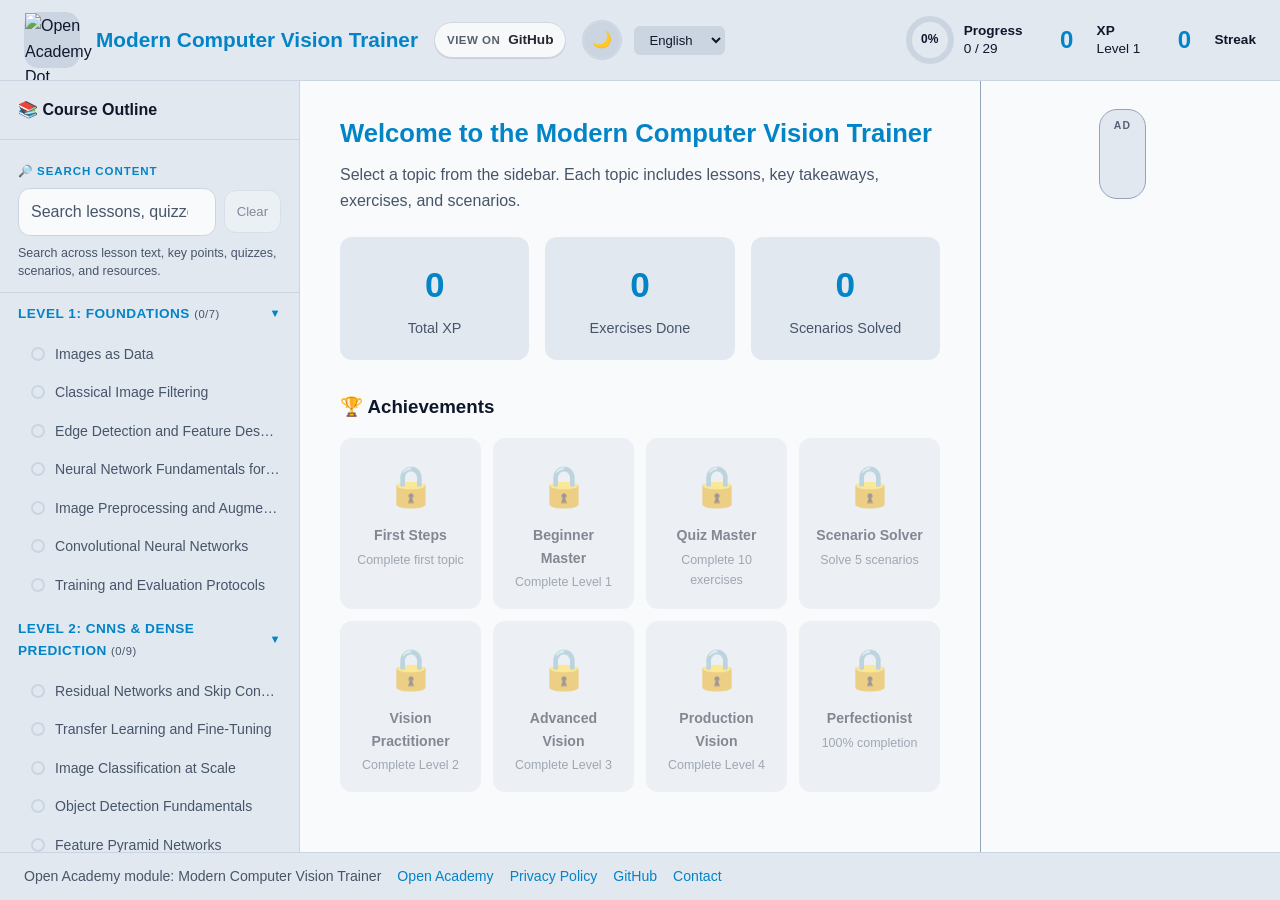
==== commit df8d1104: "chore: Update meta descriptions across various modules and pages to emphasize that no login or accou" ====
--- a/modules/computervision/index.html
+++ b/modules/computervision/index.html
@@ -5,7 +5,7 @@
     <meta charset="UTF-8">
     <meta name="viewport" content="width=device-width, initial-scale=1.0">
     <meta name="description"
-        content="Modern computer vision course: images and classical filters, CNNs, detection, segmentation, transformers, video and 3D, diffusion and NeRF, VLMs, deployment, and capstone design—with lessons, quizzes, scenarios, English/German.">
+        content="Modern computer vision course: images and classical filters, CNNs, detection, segmentation, transformers, video and 3D, diffusion and NeRF, VLMs, deployment, and capstone design—with lessons, quizzes, scenarios, English/German. No login or account required; progress stays in your browser.">
     <meta name="keywords"
         content="computer vision, deep learning, CNN, object detection, segmentation, ViT, diffusion, CLIP, OpenCV, PyTorch, training">
     <meta name="author" content="Saman Ardalan">
@@ -24,7 +24,7 @@
     <meta property="og:url" content="https://openacademy.space/modules/computervision/">
     <meta property="og:title" content="Modern Computer Vision Trainer — Open Academy Dot Space">
     <meta property="og:description"
-        content="Learn classification, detection, segmentation, transformers, generative models, and production vision systems through structured lessons and exercises.">
+        content="Learn classification, detection, segmentation, transformers, generative models, and production vision systems through structured lessons and exercises. No login or account required; progress stays in your browser.">
     <meta property="og:site_name" content="Open Academy Dot Space">
     <meta property="og:locale" content="en_US">
     <meta property="og:image" content="https://openacademy.space/assets/logo/oads-transparent-512.png">
@@ -34,7 +34,7 @@
     <meta name="twitter:card" content="summary">
     <meta name="twitter:title" content="Modern Computer Vision Trainer — Open Academy Dot Space">
     <meta name="twitter:description"
-        content="Interactive computer vision course with progress tracking, quizzes, scenarios, English/German.">
+        content="Interactive computer vision course with progress tracking, quizzes, scenarios, English/German. No login or account required; progress stays in your browser.">
     <meta name="twitter:image" content="https://openacademy.space/assets/logo/oads-transparent-512.png">
     <title>Modern Computer Vision Trainer — Open Academy Dot Space</title>
     <script async src="https://pagead2.googlesyndication.com/pagead/js/adsbygoogle.js?client=ca-pub-4757211359193207"
--- a/assets/css/oads-ads.css
+++ b/assets/css/oads-ads.css
@@ -5,17 +5,49 @@
     --oads-ad-rail-min: 240px;
     --oads-ad-gap: 22px;
     --oads-ad-border: rgba(148, 163, 184, 0.2);
-    --oads-ad-bg: rgba(255, 255, 255, 0.03);
+    --oads-ad-bg: transparent;
     --oads-ad-muted: rgba(148, 163, 184, 0.85);
 }
 
 :root[data-theme='light'] {
     --oads-ad-border: rgba(15, 23, 42, 0.12);
-    --oads-ad-bg: rgba(15, 23, 42, 0.04);
+    --oads-ad-bg: transparent;
     --oads-ad-muted: rgba(71, 85, 105, 0.9);
 }
 
-/* ── Home (marketing) page ── */
+/* ── Shared shell base ── */
+.oads-ad-shell {
+    display: block;
+    box-sizing: border-box;
+    margin: 0 auto;
+    overflow: hidden;
+    background: transparent;
+    border-radius: 18px;
+    border: 1px solid var(--oads-ad-border);
+    /* No fixed min-height here — breakpoint rules set it below */
+}
+
+.oads-ad-label {
+    display: block;
+    font-size: 0.65rem;
+    font-weight: 700;
+    letter-spacing: 0.12em;
+    text-transform: uppercase;
+    color: var(--oads-ad-muted);
+    padding: 8px 14px 4px;
+}
+
+.oads-ad-inner {
+    display: block;
+    overflow: hidden;
+}
+
+.oads-ad-inner .adsbygoogle {
+    display: block;
+    width: 100% !important;
+}
+
+/* ── Home (marketing) page layout ── */
 .oads-layout {
     display: grid;
     grid-template-columns: minmax(0, 1fr) minmax(var(--oads-ad-rail-min), var(--oads-ad-rail-max));
@@ -39,39 +71,6 @@
 
 .oads-ad-rail--empty {
     display: none !important;
-}
-
-.oads-ad-shell {
-    display: flex;
-    flex-direction: column;
-    gap: 8px;
-    padding: 14px;
-    border-radius: 18px;
-    border: 1px solid var(--oads-ad-border);
-    background: var(--oads-ad-bg);
-    min-height: 250px;
-    box-sizing: border-box;
-}
-
-.oads-ad-label {
-    font-size: 0.65rem;
-    font-weight: 700;
-    letter-spacing: 0.12em;
-    text-transform: uppercase;
-    color: var(--oads-ad-muted);
-}
-
-.oads-ad-inner {
-    flex: 1;
-    min-height: 200px;
-    display: flex;
-    align-items: flex-start;
-    justify-content: center;
-    overflow: hidden;
-}
-
-.oads-ad-inner .adsbygoogle {
-    width: 100% !important;
 }
 
 /* ── Module trainer (engine layout) ── */
@@ -106,7 +105,6 @@
 .oads-module-ad-rail .oads-ad-shell {
     position: sticky;
     top: 12px;
-    min-height: 280px;
     background: var(--color-bg-secondary);
     border-color: var(--color-border);
 }
@@ -115,7 +113,23 @@
     display: none;
 }
 
-@media (max-width: 1100px) {
+/* ─────────────────────────────────────────────────────────────
+   RESPONSIVE BREAKPOINTS
+   ───────────────────────────────────────────────────────────── */
+
+/* ── Desktop (> 1024px): full rail, correct size constraints ── */
+@media (min-width: 1025px) {
+    .oads-layout__rail .oads-ad-shell,
+    .oads-module-ad-rail .oads-ad-shell {
+        min-height: 90px;            /* CLS guard — prevents layout shift */
+        max-width: var(--oads-ad-rail-max);
+        overflow: hidden;
+    }
+}
+
+/* ── Tablet (768px – 1024px): sidebar rail constrained to 300px or hidden ── */
+@media (min-width: 768px) and (max-width: 1024px) {
+    /* Home/privacy layout collapses to single column */
     .oads-layout {
         grid-template-columns: minmax(0, 1fr);
     }
@@ -131,6 +145,16 @@
         order: 0;
     }
 
+    /* Rail ad on tablet: constrain to 300px max */
+    .oads-layout__rail .oads-ad-shell,
+    .oads-module-ad-rail .oads-ad-shell {
+        max-width: 300px;
+        min-height: 90px;
+        margin: 0 auto;
+        overflow: hidden;
+    }
+
+    /* Module stage collapses to column */
     .oads-module-stage {
         flex-direction: column;
     }
@@ -146,7 +170,50 @@
 
     .oads-module-ad-rail .oads-ad-shell {
         position: static;
-        max-width: min(100%, 360px);
+        max-width: 300px;
         margin: 0 auto;
     }
 }
+
+/* ── Mobile (< 768px): hide all rail/sidebar ads entirely ── */
+@media (max-width: 767px) {
+    /* Completely hide rail and module rail ad shells on mobile */
+    .oads-ad-shell[data-oads-slot="siteRail"],
+    .oads-ad-shell[data-oads-slot="moduleRail"] {
+        display: none !important;
+    }
+
+    /* Also collapse the container wrappers so they take no space */
+    .oads-layout__rail,
+    .oads-module-ad-rail {
+        display: none !important;
+    }
+
+    /* Home layout: single column */
+    .oads-layout {
+        grid-template-columns: minmax(0, 1fr);
+    }
+
+    /* Module stage: single column */
+    .oads-module-stage {
+        flex-direction: column;
+    }
+
+    /* Mobile banner (injected by JS for < 768px only) */
+    .oads-ad-shell[data-oads-slot="mobileBanner"] {
+        display: block;
+        width: 100%;
+        max-width: 100%;
+        min-height: 50px;    /* CLS guard */
+        overflow: hidden;
+        border-radius: 0;
+        border-left: none;
+        border-right: none;
+        background: transparent;
+        margin: 0;
+    }
+
+    .oads-ad-shell[data-oads-slot="mobileBanner"] .oads-ad-inner {
+        min-height: 50px;
+    }
+}
